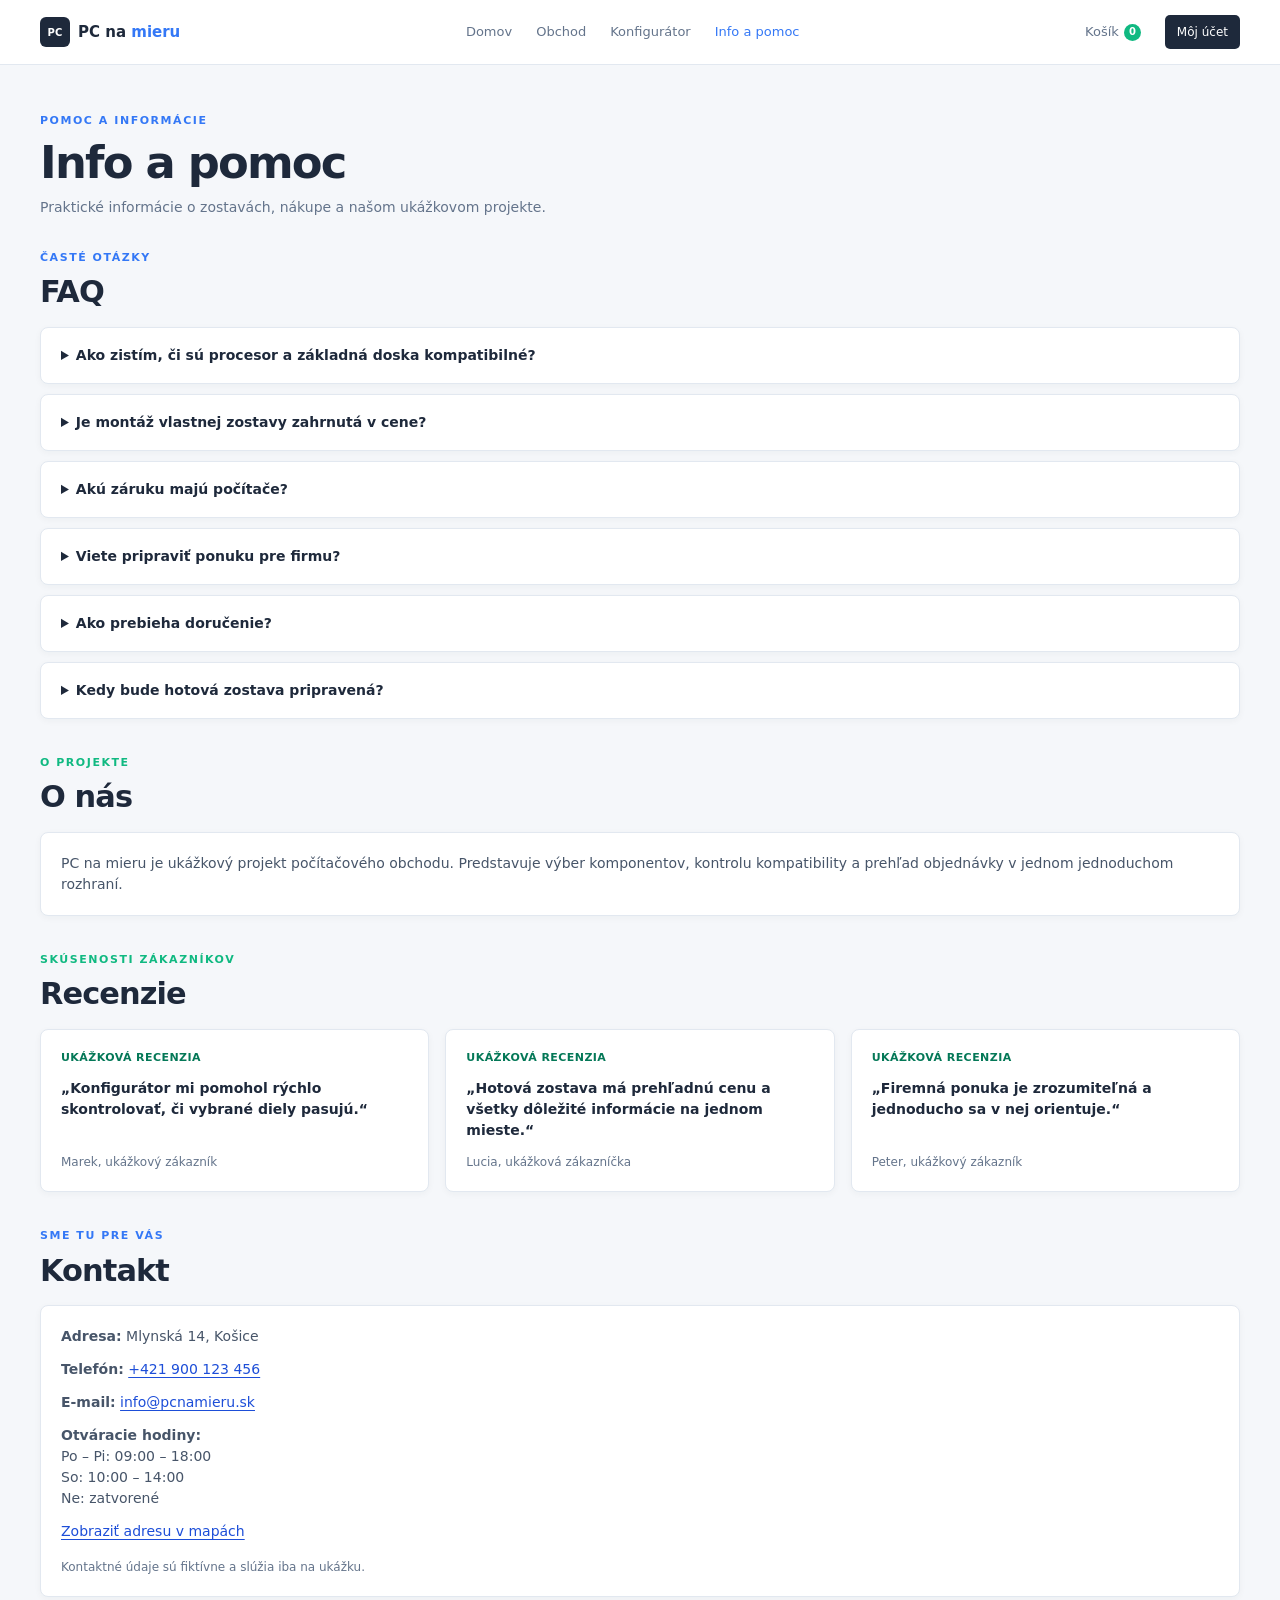
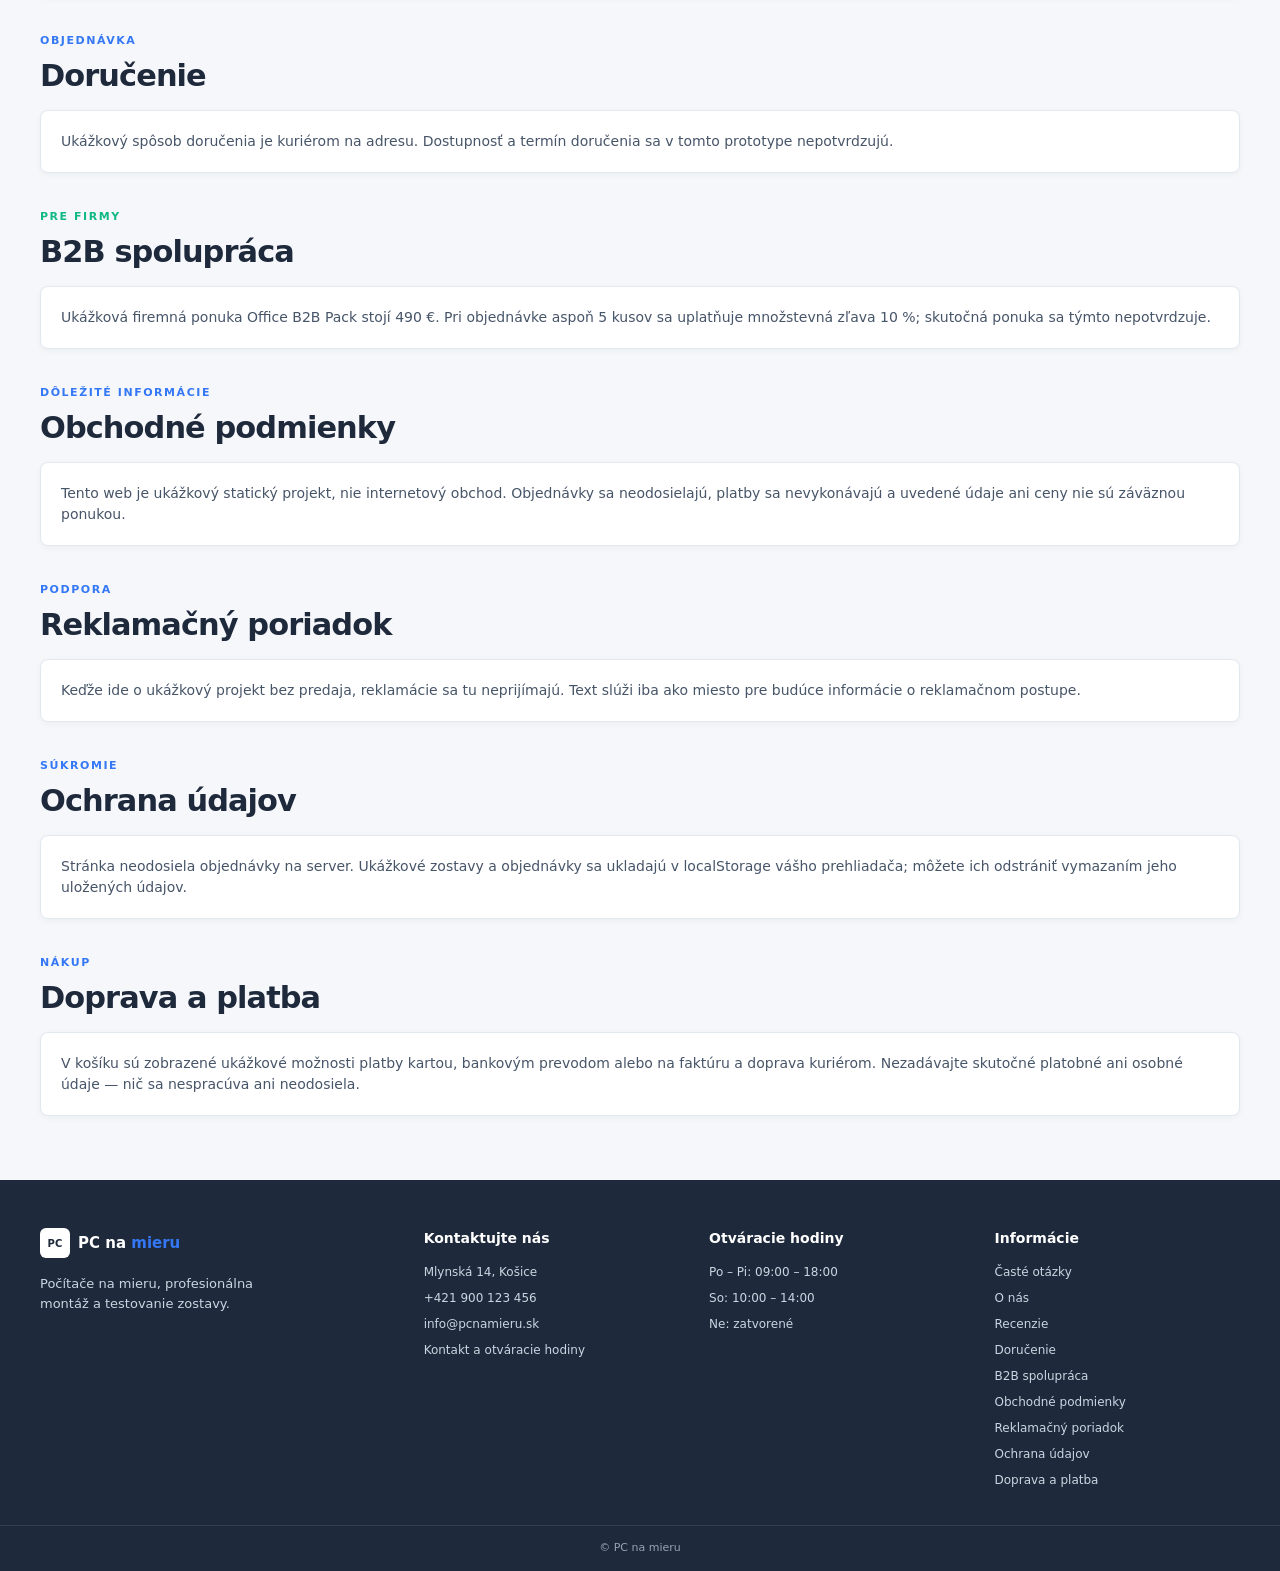
==== info.html @ 6798c359 "Info a pomoc, FAQ, footer tlacidla" ====
<!doctype html>
<html lang="sk">
<head>
  <meta charset="utf-8">
  <meta name="viewport" content="width=device-width, initial-scale=1">
  <meta name="theme-color" content="#ffffff">
  <title>Info a pomoc — PC na mieru</title>
  <link rel="stylesheet" href="styles.css">
  <script src="data/produkty.js" defer></script>
  <script src="script.js" defer></script>
</head>
<body>
  <header class="site-header">
    <div class="header-inner">
      <a class="brand" href="index.html" aria-label="PC na mieru – domov">
        <span class="brand-mark" aria-hidden="true">PC</span>
        <span>PC na <strong>mieru</strong></span>
      </a>
      <nav class="primary-nav" aria-label="Hlavná navigácia">
        <a href="index.html">Domov</a>
        <a href="konfigurator.html#hotove-riesenia">Obchod</a>
        <a href="konfigurator.html">Konfigurátor</a>
        <a href="info.html" aria-current="page">Info a pomoc</a>
      </nav>
      <div class="header-actions">
        <a class="header-link cart-link" href="kosik.html">Košík <span class="cart-count" aria-live="polite">0</span></a>
        <a class="account-link" href="ucet.html">Môj účet</a>
      </div>
    </div>
  </header>

  <main class="info-page">
    <div class="info-container">
      <header class="info-heading">
        <p class="eyebrow eyebrow-blue">POMOC A INFORMÁCIE</p>
        <h1>Info a pomoc</h1>
        <p>Praktické informácie o zostavách, nákupe a našom ukážkovom projekte.</p>
      </header>

      <section class="info-section" id="faq" aria-labelledby="faq-title">
        <div class="info-section-heading">
          <p class="eyebrow eyebrow-blue">ČASTÉ OTÁZKY</p>
          <h2 id="faq-title">FAQ</h2>
        </div>
        <div class="faq-list">
          <details>
            <summary>Ako zistím, či sú procesor a základná doska kompatibilné?</summary>
            <p>Konfigurátor kontroluje socket vybraného procesora a základnej dosky. Pri nezhode zobrazí upozornenie a nákup zostavy nepovolí.</p>
          </details>
          <details>
            <summary>Je montáž vlastnej zostavy zahrnutá v cene?</summary>
            <p>Pri vlastnej zostave sa k cene dielov pripočíta montáž a testovanie za 39 €. Pri hotových zostavách je montáž zahrnutá v cene.</p>
          </details>
          <details>
            <summary>Akú záruku majú počítače?</summary>
            <p>Projekt uvádza 36-mesačnú záruku na počítač. Ide o ukážkovú informáciu; skutočné podmienky predaja tu nie sú poskytované.</p>
          </details>
          <details>
            <summary>Viete pripraviť ponuku pre firmu?</summary>
            <p>Ukážkový Office B2B Pack má cenu 490 € a pri nákupe aspoň 5 kusov sa v projekte uplatňuje množstevná zľava 10 %.</p>
          </details>
          <details>
            <summary>Ako prebieha doručenie?</summary>
            <p>Ukážkový košík uvádza doručenie kuriérom. Objednávka sa v tomto statickom projekte nikam neposiela.</p>
          </details>
          <details>
            <summary>Kedy bude hotová zostava pripravená?</summary>
            <p>Pri hotových riešeniach sa zobrazuje orientačný údaj „Zloženie do 48 hodín“. V tomto projekte nejde o záväzný termín dodania.</p>
          </details>
        </div>
      </section>

      <section class="info-section" id="o-nas" aria-labelledby="about-title">
        <div class="info-section-heading">
          <p class="eyebrow eyebrow-green">O PROJEKTE</p>
          <h2 id="about-title">O nás</h2>
        </div>
        <div class="info-card">
          <p>PC na mieru je ukážkový projekt počítačového obchodu. Predstavuje výber komponentov, kontrolu kompatibility a prehľad objednávky v jednom jednoduchom rozhraní.</p>
        </div>
      </section>

      <section class="info-section" id="recenzie" aria-labelledby="reviews-title">
        <div class="info-section-heading">
          <p class="eyebrow eyebrow-green">SKÚSENOSTI ZÁKAZNÍKOV</p>
          <h2 id="reviews-title">Recenzie</h2>
        </div>
        <div class="review-grid">
          <article class="info-card review-card">
            <p class="review-label">Ukážková recenzia</p>
            <blockquote>„Konfigurátor mi pomohol rýchlo skontrolovať, či vybrané diely pasujú.“</blockquote>
            <p class="review-author">Marek, ukážkový zákazník</p>
          </article>
          <article class="info-card review-card">
            <p class="review-label">Ukážková recenzia</p>
            <blockquote>„Hotová zostava má prehľadnú cenu a všetky dôležité informácie na jednom mieste.“</blockquote>
            <p class="review-author">Lucia, ukážková zákazníčka</p>
          </article>
          <article class="info-card review-card">
            <p class="review-label">Ukážková recenzia</p>
            <blockquote>„Firemná ponuka je zrozumiteľná a jednoducho sa v nej orientuje.“</blockquote>
            <p class="review-author">Peter, ukážkový zákazník</p>
          </article>
        </div>
      </section>

      <section class="info-section" id="kontakt" aria-labelledby="contact-title">
        <div class="info-section-heading">
          <p class="eyebrow eyebrow-blue">SME TU PRE VÁS</p>
          <h2 id="contact-title">Kontakt</h2>
        </div>
        <div class="info-card info-contact">
          <p><strong>Adresa:</strong> Mlynská 14, Košice</p>
          <p><strong>Telefón:</strong> <a href="tel:+421900123456">+421 900 123 456</a></p>
          <p><strong>E-mail:</strong> <a href="mailto:info@pcnamieru.sk">info@pcnamieru.sk</a></p>
          <p><strong>Otváracie hodiny:</strong><br>Po – Pi: 09:00 – 18:00<br>So: 10:00 – 14:00<br>Ne: zatvorené</p>
          <p><a href="https://www.google.com/maps/search/?api=1&amp;query=Mlynsk%C3%A1%2014%2C%20Ko%C5%A1ice" target="_blank" rel="noopener noreferrer">Zobraziť adresu v mapách</a></p>
          <p class="info-disclaimer">Kontaktné údaje sú fiktívne a slúžia iba na ukážku.</p>
        </div>
      </section>

      <section class="info-section" id="dorucenie" aria-labelledby="delivery-title">
        <div class="info-section-heading">
          <p class="eyebrow eyebrow-blue">OBJEDNÁVKA</p>
          <h2 id="delivery-title">Doručenie</h2>
        </div>
        <div class="info-card">
          <p>Ukážkový spôsob doručenia je kuriérom na adresu. Dostupnosť a termín doručenia sa v tomto prototype nepotvrdzujú.</p>
        </div>
      </section>

      <section class="info-section" id="b2b" aria-labelledby="b2b-title">
        <div class="info-section-heading">
          <p class="eyebrow eyebrow-green">PRE FIRMY</p>
          <h2 id="b2b-title">B2B spolupráca</h2>
        </div>
        <div class="info-card">
          <p>Ukážková firemná ponuka Office B2B Pack stojí 490 €. Pri objednávke aspoň 5 kusov sa uplatňuje množstevná zľava 10 %; skutočná ponuka sa týmto nepotvrdzuje.</p>
        </div>
      </section>

      <section class="info-section" id="obchodne-podmienky" aria-labelledby="terms-title">
        <div class="info-section-heading">
          <p class="eyebrow eyebrow-blue">DÔLEŽITÉ INFORMÁCIE</p>
          <h2 id="terms-title">Obchodné podmienky</h2>
        </div>
        <div class="info-card">
          <p>Tento web je ukážkový statický projekt, nie internetový obchod. Objednávky sa neodosielajú, platby sa nevykonávajú a uvedené údaje ani ceny nie sú záväznou ponukou.</p>
        </div>
      </section>

      <section class="info-section" id="reklamacny-poriadok" aria-labelledby="claims-title">
        <div class="info-section-heading">
          <p class="eyebrow eyebrow-blue">PODPORA</p>
          <h2 id="claims-title">Reklamačný poriadok</h2>
        </div>
        <div class="info-card">
          <p>Keďže ide o ukážkový projekt bez predaja, reklamácie sa tu neprijímajú. Text slúži iba ako miesto pre budúce informácie o reklamačnom postupe.</p>
        </div>
      </section>

      <section class="info-section" id="ochrana-udajov" aria-labelledby="privacy-title">
        <div class="info-section-heading">
          <p class="eyebrow eyebrow-blue">SÚKROMIE</p>
          <h2 id="privacy-title">Ochrana údajov</h2>
        </div>
        <div class="info-card">
          <p>Stránka neodosiela objednávky na server. Ukážkové zostavy a objednávky sa ukladajú v localStorage vášho prehliadača; môžete ich odstrániť vymazaním jeho uložených údajov.</p>
        </div>
      </section>

      <section class="info-section" id="doprava-a-platba" aria-labelledby="shipping-payment-title">
        <div class="info-section-heading">
          <p class="eyebrow eyebrow-blue">NÁKUP</p>
          <h2 id="shipping-payment-title">Doprava a platba</h2>
        </div>
        <div class="info-card">
          <p>V košíku sú zobrazené ukážkové možnosti platby kartou, bankovým prevodom alebo na faktúru a doprava kuriérom. Nezadávajte skutočné platobné ani osobné údaje — nič sa nespracúva ani neodosiela.</p>
        </div>
      </section>
    </div>
  </main>

  <footer class="site-footer">
    <div class="footer-inner">
      <section class="footer-about" aria-labelledby="footer-brand">
        <a class="brand footer-brand" id="footer-brand" href="index.html">
          <span class="brand-mark" aria-hidden="true">PC</span>
          <span>PC na <strong>mieru</strong></span>
        </a>
        <p>Počítače na mieru, profesionálna montáž a testovanie zostavy.</p>
      </section>
      <section class="footer-column" aria-labelledby="footer-contact">
        <h2 id="footer-contact">Kontaktujte nás</h2>
        <span>Mlynská 14, Košice</span>
        <a href="tel:+421900123456">+421 900 123 456</a>
        <a href="mailto:info@pcnamieru.sk">info@pcnamieru.sk</a>
        <a href="info.html#kontakt">Kontakt a otváracie hodiny</a>
      </section>
      <section class="footer-column" aria-labelledby="footer-hours">
        <h2 id="footer-hours">Otváracie hodiny</h2>
        <span>Po – Pi: 09:00 – 18:00</span>
        <span>So: 10:00 – 14:00</span>
        <span>Ne: zatvorené</span>
      </section>
      <nav class="footer-column" aria-label="Informácie">
        <h2>Informácie</h2>
        <a href="info.html#faq">Časté otázky</a>
        <a href="info.html#o-nas">O nás</a>
        <a href="info.html#recenzie">Recenzie</a>
        <a href="info.html#dorucenie">Doručenie</a>
        <a href="info.html#b2b">B2B spolupráca</a>
        <a href="info.html#obchodne-podmienky">Obchodné podmienky</a>
        <a href="info.html#reklamacny-poriadok">Reklamačný poriadok</a>
        <a href="info.html#ochrana-udajov">Ochrana údajov</a>
        <a href="info.html#doprava-a-platba">Doprava a platba</a>
      </nav>
    </div>
    <div class="footer-bottom">© PC na mieru</div>
  </footer>
</body>
</html>
---- styles.css ----
:root {
  color-scheme: light;
  font-family: Inter, Roboto, system-ui, -apple-system, "Segoe UI", sans-serif;
  color: #1f2937;
  background: #f5f7fa;
  font-synthesis: none;
  text-rendering: optimizeLegibility;
  --color-navy: #1e293b;
  --color-text-muted: #64748b;
  --color-blue: #3478f6;
  --color-green: #10b981;
  --color-border: #e2e8f0;
  --content-width: 1200px;
}

* {
  box-sizing: border-box;
}

body {
  min-width: 320px;
  min-height: 100vh;
  margin: 0;
  display: flex;
  flex-direction: column;
  background: #f5f7fa;
  line-height: 1.5;
}

a {
  color: inherit;
}

a:focus-visible {
  outline: 3px solid var(--color-blue);
  outline-offset: 3px;
}

.site-header {
  position: relative;
  z-index: 1;
  background: #fff;
  border-bottom: 1px solid var(--color-border);
}

.header-inner {
  width: min(var(--content-width), calc(100% - 48px));
  min-height: 64px;
  margin: 0 auto;
  display: flex;
  align-items: center;
  justify-content: space-between;
  gap: 32px;
}

.brand {
  display: inline-flex;
  flex: 0 0 auto;
  align-items: center;
  gap: 8px;
  color: var(--color-navy);
  font-size: 15px;
  font-weight: 700;
  text-decoration: none;
}

.brand strong {
  color: var(--color-blue);
}

.brand-mark {
  display: inline-grid;
  width: 30px;
  height: 30px;
  place-items: center;
  border-radius: 6px;
  background: var(--color-navy);
  color: #fff;
  font-size: 10px;
  letter-spacing: 0.02em;
}

.primary-nav,
.header-actions {
  display: flex;
  align-items: center;
  gap: 24px;
}

.primary-nav a,
.header-link {
  color: var(--color-text-muted);
  font-size: 13px;
  text-decoration: none;
  transition: color 150ms ease;
}

.primary-nav a:hover,
.primary-nav a[aria-current="page"],
.header-link:hover {
  color: var(--color-blue);
}

.cart-link {
  display: inline-flex;
  align-items: center;
  gap: 5px;
}

.cart-count {
  display: inline-grid;
  min-width: 17px;
  height: 17px;
  place-items: center;
  padding: 0 4px;
  border-radius: 999px;
  background: var(--color-green);
  color: #fff;
  font-size: 10px;
  font-weight: 700;
  line-height: 1;
}

.account-link {
  padding: 8px 12px;
  border-radius: 5px;
  background: var(--color-navy);
  color: #fff;
  font-size: 12px;
  text-decoration: none;
}

.account-link:hover {
  background: #334155;
}

.page-content {
  width: min(var(--content-width), calc(100% - 48px));
  flex: 1;
  margin: 0 auto;
  padding: 64px 0;
}

.page-content h1 {
  margin: 0 0 12px;
  color: var(--color-navy);
  font-size: clamp(2rem, 4vw, 3rem);
  line-height: 1.1;
}

.page-content p {
  max-width: 620px;
  color: var(--color-text-muted);
}

.site-footer {
  background: var(--color-navy);
  color: #fff;
}

.footer-inner {
  width: min(var(--content-width), calc(100% - 48px));
  margin: 0 auto;
  padding: 48px 0 36px;
  display: grid;
  grid-template-columns: 1.4fr 1fr 1fr 1fr;
  gap: 40px;
}

.footer-brand {
  color: #fff;
}

.footer-brand .brand-mark {
  background: #fff;
  color: var(--color-navy);
}

.footer-about p {
  max-width: 260px;
  margin: 16px 0 0;
  color: #cbd5e1;
  font-size: 13px;
}

.footer-column {
  display: flex;
  flex-direction: column;
  align-items: flex-start;
  gap: 8px;
}

.footer-column h2 {
  margin: 0 0 6px;
  color: #fff;
  font-size: 14px;
  font-weight: 600;
}

.footer-column a,
.footer-column span {
  color: #cbd5e1;
  font-size: 12px;
}

.footer-column a {
  text-decoration: none;
}

.footer-column a:hover {
  color: #fff;
  text-decoration: underline;
  text-underline-offset: 3px;
}

.footer-bottom {
  padding: 14px 24px;
  border-top: 1px solid rgb(255 255 255 / 10%);
  color: #94a3b8;
  font-size: 11px;
  text-align: center;
}

@media (max-width: 760px) {
  .header-inner {
    width: min(100% - 32px, var(--content-width));
    padding: 12px 0;
    flex-wrap: wrap;
    gap: 12px 20px;
  }

  .primary-nav {
    order: 3;
    width: 100%;
    justify-content: space-between;
    gap: 12px;
    overflow-x: auto;
  }

  .primary-nav a {
    white-space: nowrap;
  }

  .header-actions {
    margin-left: auto;
    gap: 14px;
  }

  .page-content {
    width: min(100% - 32px, var(--content-width));
    padding: 48px 0;
  }

  .footer-inner {
    width: min(100% - 32px, var(--content-width));
    grid-template-columns: repeat(2, minmax(0, 1fr));
    gap: 32px 24px;
  }
}

@media (max-width: 440px) {
  .primary-nav {
    justify-content: center;
    flex-wrap: wrap;
    overflow-x: visible;
  }

  .footer-inner {
    grid-template-columns: 1fr;
    gap: 28px;
  }
}

.home-page {
  flex: 1;
}

.home-container {
  width: min(var(--content-width), calc(100% - 48px));
  margin: 0 auto;
}

.home-hero {
  padding: clamp(48px, 8vw, 88px) 0;
  background:
    radial-gradient(ellipse at 82% 50%, rgb(52 120 246 / 9%), transparent 38%),
    #f5f7fa;
}

.hero-layout {
  display: grid;
  grid-template-columns: minmax(0, 1fr) minmax(280px, 0.9fr);
  align-items: center;
  gap: clamp(32px, 6vw, 72px);
}

.hero-copy {
  max-width: 580px;
}

.eyebrow {
  margin: 0 0 10px;
  font-size: 11px;
  font-weight: 800;
  letter-spacing: 0.14em;
}

.eyebrow-green {
  color: var(--color-green);
}

.eyebrow-blue {
  color: var(--color-blue);
}

.hero-copy h1 {
  margin: 0;
  color: var(--color-navy);
  font-size: clamp(2.4rem, 5vw, 3.8rem);
  font-weight: 800;
  letter-spacing: -0.045em;
  line-height: 1.04;
}

.hero-description {
  max-width: 500px;
  margin: 20px 0 24px;
  color: var(--color-text-muted);
  font-size: 15px;
}

.hero-visual {
  overflow: hidden;
  min-height: 280px;
  border-radius: 12px;
  background: linear-gradient(135deg, #dbeafe, #e2e8f0 55%, #d1fae5);
  box-shadow: 0 16px 32px rgb(30 41 59 / 12%);
}

.hero-visual img {
  display: block;
  width: 100%;
  height: 100%;
  min-height: 280px;
  object-fit: cover;
}

.button {
  display: inline-flex;
  min-height: 38px;
  align-items: center;
  justify-content: center;
  padding: 9px 14px;
  border: 1px solid transparent;
  border-radius: 5px;
  font-size: 12px;
  font-family: inherit;
  font-weight: 700;
  line-height: 1.2;
  text-align: center;
  text-decoration: none;
  cursor: pointer;
  transition: background-color 150ms ease, border-color 150ms ease, color 150ms ease;
}

.button-primary {
  background: var(--color-blue);
  color: #fff;
}

.button-primary:hover {
  background: #2563eb;
}

.button-secondary {
  border-color: var(--color-border);
  background: #f8fafc;
  color: var(--color-navy);
}

.button-secondary:hover {
  border-color: #cbd5e1;
  background: #f1f5f9;
}

.deals-section {
  width: 100%;
  margin: 0;
  padding-top: 56px;
  padding-bottom: 32px;
  background: #fff;
}

.deals-section > .section-heading,
.deals-section > .deal-grid {
  width: min(var(--content-width), calc(100% - 48px));
  margin-right: auto;
  margin-left: auto;
}

.section-heading .eyebrow {
  color: var(--color-blue);
}

.section-heading {
  margin-bottom: 22px;
}

.section-heading h2 {
  margin: 0;
  color: var(--color-navy);
  font-size: clamp(1.6rem, 3vw, 2rem);
  font-weight: 800;
  letter-spacing: -0.03em;
  line-height: 1.2;
}

.deal-grid {
  display: grid;
  grid-template-columns: repeat(4, minmax(0, 1fr));
  gap: 18px;
}

.deal-card {
  overflow: hidden;
  min-width: 0;
  border: 1px solid var(--color-border);
  border-radius: 8px;
  background: #fff;
  box-shadow: 0 2px 6px rgb(30 41 59 / 4%);
}

.deal-image {
  display: block;
  overflow: hidden;
  aspect-ratio: 1.55;
  background: #e2e8f0;
}

.deal-image img {
  display: block;
  width: 100%;
  height: 100%;
  object-fit: cover;
  transition: transform 180ms ease;
}

.deal-image:hover img {
  transform: scale(1.03);
}

.deal-content {
  padding: 14px;
}

.deal-content h3 {
  margin: 0 0 6px;
  color: var(--color-navy);
  font-size: 15px;
  font-weight: 750;
  line-height: 1.3;
}

.deal-content > p {
  min-height: 42px;
  margin: 0 0 12px;
  color: var(--color-text-muted);
  font-size: 12px;
  line-height: 1.45;
}

.deal-price-row {
  display: flex;
  align-items: center;
  justify-content: space-between;
  gap: 8px;
  margin-bottom: 12px;
}

.deal-price {
  color: var(--color-navy);
  font-size: 18px;
  font-weight: 800;
}

.stock-badge {
  padding: 3px 7px;
  border-radius: 3px;
  background: #d1fae5;
  color: #047857;
  font-size: 10px;
  font-weight: 700;
}

.deal-actions {
  display: grid;
  grid-template-columns: 1fr 1fr;
  gap: 8px;
}

@media (max-width: 900px) {
  .deal-grid {
    grid-template-columns: repeat(2, minmax(0, 1fr));
  }
}

@media (max-width: 760px) {
  .home-container {
    width: min(100% - 32px, var(--content-width));
  }

  .hero-layout {
    grid-template-columns: 1fr;
  }

  .hero-copy {
    max-width: 640px;
  }

  .hero-visual {
    min-height: 220px;
  }

  .hero-visual img {
    min-height: 220px;
  }

  .deals-section {
    padding-top: 40px;
    padding-bottom: 24px;
  }

  .deals-section > .section-heading,
  .deals-section > .deal-grid {
    width: min(var(--content-width), calc(100% - 32px));
  }
}

@media (max-width: 440px) {
  .deal-grid {
    grid-template-columns: 1fr;
  }

  .deal-content > p {
    min-height: 0;
  }
}

.categories-section {
  padding: 40px 0 64px;
  background: #f5f7fa;
}

.category-grid {
  display: grid;
  grid-template-columns: repeat(4, minmax(0, 1fr));
  gap: 12px;
}

.category-tile {
  display: flex;
  min-height: 84px;
  flex-direction: column;
  align-items: flex-start;
  justify-content: center;
  gap: 10px;
  padding: 14px 16px;
  border: 1px solid var(--color-border);
  border-radius: 7px;
  background: #fff;
  color: var(--color-navy);
  font-size: 13px;
  font-weight: 650;
  text-decoration: none;
  transition: border-color 150ms ease, box-shadow 150ms ease, transform 150ms ease;
}

.category-tile:hover {
  transform: translateY(-2px);
  border-color: #bfdbfe;
  box-shadow: 0 5px 14px rgb(30 41 59 / 8%);
}

.category-icon {
  color: #7890ae;
  font-size: 11px;
  font-weight: 800;
  letter-spacing: 0.04em;
}

.configurator-page {
  flex: 1;
  background: #f5f7fa;
}

.configurator-container {
  width: min(var(--content-width), calc(100% - 48px));
  margin: 0 auto;
  padding: 48px 0 64px;
}

.configurator-intro {
  margin-bottom: 30px;
}

.configurator-intro .eyebrow {
  margin-bottom: 8px;
}

.configurator-intro h1 {
  margin: 0 0 12px;
  color: var(--color-navy);
  font-size: clamp(2.2rem, 4vw, 3.2rem);
  font-weight: 800;
  letter-spacing: -0.045em;
  line-height: 1.08;
}

.configurator-intro > p:last-child {
  max-width: 620px;
  margin: 0;
  color: var(--color-text-muted);
  font-size: 14px;
}

.configurator-layout {
  display: grid;
  grid-template-columns: minmax(0, 1fr) minmax(0, 0.88fr);
  align-items: stretch;
  gap: 20px;
}

.builder-panel,
.ready-section {
  min-width: 0;
  border-radius: 8px;
  box-shadow: 0 10px 24px rgb(30 41 59 / 9%);
}

.builder-panel {
  padding: 24px;
  background: #202c38;
  color: #f8fafc;
}

.panel-heading {
  display: flex;
  align-items: flex-start;
  justify-content: space-between;
  gap: 16px;
}

.panel-heading .eyebrow {
  margin-bottom: 8px;
  font-size: 10px;
}

.panel-heading h2 {
  margin: 0;
  color: inherit;
  font-size: 20px;
  font-weight: 750;
  line-height: 1.2;
}

.panel-heading > div > p:last-child {
  margin: 5px 0 0;
  color: #aab8c7;
  font-size: 12px;
}

.panel-icon {
  display: grid;
  width: 36px;
  height: 36px;
  flex: 0 0 auto;
  place-items: center;
  border-radius: 50%;
  background: #334155;
  color: var(--color-green);
  font-size: 17px;
}

.panel-icon-light {
  background: #f1f5f9;
  color: #475569;
}

.component-field {
  margin-top: 16px;
}

.component-field label {
  display: block;
  margin-bottom: 6px;
  color: #aab8c7;
  font-size: 10px;
  font-weight: 750;
  letter-spacing: 0.12em;
  text-transform: uppercase;
}

.component-field select {
  width: 100%;
  min-height: 42px;
  padding: 0 12px;
  border: 1px solid #3b4a58;
  border-radius: 6px;
  background: #334155;
  color: #f8fafc;
  font: inherit;
  font-size: 12px;
}

.component-field select:focus-visible {
  outline: 3px solid #60a5fa;
  outline-offset: 2px;
}

.component-field option {
  background: #fff;
  color: var(--color-navy);
}

.compatibility-message {
  margin: 18px 0 0;
  padding: 12px;
  border: 1px solid transparent;
  border-radius: 5px;
  font-size: 12px;
  line-height: 1.45;
}

.compatibility-message.is-compatible {
  border-color: rgb(16 185 129 / 28%);
  background: rgb(16 185 129 / 11%);
  color: #6ee7b7;
}

.compatibility-message.is-incompatible {
  border-color: rgb(248 113 113 / 35%);
  background: rgb(239 68 68 / 12%);
  color: #fca5a5;
}

.builder-summary {
  display: grid;
  gap: 9px;
  margin-top: 22px;
  padding-top: 16px;
  border-top: 1px solid rgb(226 232 240 / 14%);
  color: #aab8c7;
  font-size: 12px;
}

.parts-price-row,
.total-price-row {
  display: flex;
  align-items: center;
  justify-content: space-between;
  gap: 12px;
}

.parts-price-row strong {
  color: #f8fafc;
}

.total-price-row {
  margin-top: 2px;
  color: #cbd5e1;
  font-weight: 700;
}

.total-price-row strong {
  color: #fff;
  font-size: 22px;
}

.builder-actions {
  display: grid;
  grid-template-columns: minmax(0, 1fr) auto;
  gap: 8px;
  margin-top: 18px;
}

.builder-actions .button {
  min-height: 42px;
}

.builder-actions .button:disabled {
  cursor: not-allowed;
  opacity: 0.5;
}

.save-build-button {
  border-color: #475569;
  background: transparent;
  color: #f8fafc;
}

.save-build-button:hover {
  background: #334155;
}

.saved-build-message {
  min-height: 18px;
  margin: 10px 0 0;
  color: #6ee7b7;
  font-size: 12px;
}

.ready-section {
  overflow: hidden;
  padding: 24px;
  border: 1px solid var(--color-border);
  background: #fff;
}

.ready-heading {
  margin-bottom: 18px;
}

.ready-heading .panel-heading h2 {
  color: var(--color-navy);
}

.ready-heading .panel-heading > div > p:last-child {
  color: var(--color-text-muted);
}

.ready-intro {
  margin: 16px 0 0;
  color: var(--color-text-muted);
  font-size: 12px;
  line-height: 1.5;
}

.build-filters {
  display: flex;
  flex-wrap: wrap;
  gap: 7px;
  margin-bottom: 14px;
}

.filter-button {
  padding: 6px 10px;
  border: 1px solid var(--color-border);
  border-radius: 4px;
  background: #fff;
  color: var(--color-text-muted);
  font: inherit;
  font-size: 11px;
  cursor: pointer;
}

.filter-button:hover,
.filter-button.is-active {
  border-color: var(--color-blue);
  background: #eff6ff;
  color: var(--color-blue);
}

.ready-build-grid {
  display: grid;
  gap: 12px;
}

.ready-build-card {
  overflow: hidden;
  border: 1px solid var(--color-border);
  border-radius: 7px;
  background: #fff;
}

.ready-build-image {
  display: block;
  width: 100%;
  aspect-ratio: 1.9;
  object-fit: cover;
  background: #e2e8f0;
}

.ready-build-content {
  padding: 12px;
}

.ready-build-badge {
  display: inline-block;
  margin-bottom: 7px;
  padding: 3px 6px;
  border-radius: 3px;
  background: #d1fae5;
  color: #047857;
  font-size: 9px;
  font-weight: 800;
  letter-spacing: 0.05em;
  text-transform: uppercase;
}

.ready-build-content h3 {
  margin: 0 0 5px;
  color: var(--color-navy);
  font-size: 14px;
  line-height: 1.3;
}

.ready-build-content > p {
  margin: 0 0 8px;
  color: var(--color-text-muted);
  font-size: 11px;
  line-height: 1.45;
}

.ready-build-content > .ready-build-details {
  margin-bottom: 10px;
  color: #475569;
  font-size: 10px;
}

.ready-build-footer {
  display: flex;
  align-items: center;
  justify-content: space-between;
  gap: 8px;
  margin-bottom: 10px;
}

.ready-build-footer > strong {
  color: var(--color-navy);
  font-size: 18px;
}

.ready-build-buy {
  width: 100%;
}

.assembly-note {
  margin: 14px 0 0;
  padding-top: 12px;
  border-top: 1px solid #f1f5f9;
  color: var(--color-text-muted);
  font-size: 10px;
}

.assembly-note span {
  margin-right: 5px;
  color: var(--color-green);
  font-weight: 800;
}

@media (max-width: 760px) {
  .categories-section {
    padding: 40px 0 48px;
  }

  .category-grid {
    grid-template-columns: repeat(2, minmax(0, 1fr));
  }

  .configurator-container {
    width: min(100% - 32px, var(--content-width));
    padding: 36px 0 48px;
  }

  .configurator-layout {
    grid-template-columns: 1fr;
  }

  .builder-panel,
  .ready-section {
    padding: 20px;
  }
}

@media (max-width: 440px) {
  .category-grid {
    grid-template-columns: 1fr;
  }

  .builder-actions {
    grid-template-columns: 1fr;
  }
}

.checkout-page,
.confirmation-page {
  flex: 1;
  background: #f5f7fa;
}

.checkout-container {
  width: min(var(--content-width), calc(100% - 48px));
  margin: 0 auto;
  padding: 48px 0 64px;
}

.checkout-heading {
  margin-bottom: 24px;
}

.checkout-heading h1,
.confirmation-card h1 {
  margin: 0;
  color: var(--color-navy);
  font-size: clamp(2rem, 4vw, 2.8rem);
  font-weight: 800;
  letter-spacing: -0.04em;
  line-height: 1.1;
}

.checkout-heading .eyebrow {
  margin-bottom: 8px;
}

.demo-warning {
  margin-bottom: 20px;
  padding: 13px 16px;
  border: 1px solid #facc15;
  border-radius: 6px;
  background: #fefce8;
  color: #854d0e;
  font-size: 13px;
}

.checkout-layout {
  display: grid;
  grid-template-columns: minmax(0, 1fr) 340px;
  align-items: start;
  gap: 20px;
}

.checkout-layout[hidden],
.empty-cart[hidden],
.checkout-error[hidden] {
  display: none;
}

.checkout-main-column {
  display: grid;
  gap: 16px;
  min-width: 0;
}

.checkout-card,
.order-summary-card,
.empty-cart,
.confirmation-card {
  border: 1px solid var(--color-border);
  border-radius: 8px;
  background: #fff;
  box-shadow: 0 3px 12px rgb(30 41 59 / 5%);
}

.checkout-card {
  padding: 20px;
}

.checkout-card-heading {
  display: flex;
  align-items: center;
  justify-content: space-between;
  gap: 16px;
  margin-bottom: 16px;
}

.checkout-card-heading h2,
.order-summary-card h2,
.empty-cart h2 {
  margin: 0;
  color: var(--color-navy);
  font-size: 17px;
  font-weight: 750;
}

.muted-text {
  color: var(--color-text-muted);
  font-size: 12px;
}

.cart-items {
  display: grid;
}

.cart-item {
  display: grid;
  grid-template-columns: 64px minmax(0, 1fr) auto auto auto;
  align-items: center;
  gap: 14px;
  padding: 14px 0;
  border-top: 1px solid #f1f5f9;
}

.cart-item:first-child {
  border-top: 0;
}

.cart-item-image {
  display: grid;
  width: 64px;
  height: 64px;
  place-items: center;
  overflow: hidden;
  border-radius: 5px;
  background: #f1f5f9;
  color: #7890ae;
  font-size: 12px;
  font-weight: 800;
}

.cart-item-image img {
  width: 100%;
  height: 100%;
  object-fit: cover;
}

.cart-item-details h3 {
  margin: 0 0 5px;
  color: var(--color-navy);
  font-size: 14px;
}

.cart-item-details p {
  margin: 0;
  color: var(--color-text-muted);
  font-size: 12px;
}

.quantity-controls {
  display: inline-flex;
  align-items: center;
  gap: 9px;
  padding: 3px;
  border: 1px solid var(--color-border);
  border-radius: 5px;
}

.quantity-button {
  display: grid;
  width: 27px;
  height: 27px;
  place-items: center;
  border: 0;
  border-radius: 4px;
  background: #f1f5f9;
  color: var(--color-navy);
  font: inherit;
  font-size: 17px;
  cursor: pointer;
}

.quantity-button:hover {
  background: #e2e8f0;
}

.quantity-value {
  min-width: 16px;
  color: var(--color-navy);
  font-size: 13px;
  text-align: center;
}

.cart-line-total {
  min-width: 72px;
  color: var(--color-navy);
  font-size: 14px;
  text-align: right;
}

.remove-item-button {
  padding: 4px;
  border: 0;
  background: transparent;
  color: #64748b;
  font: inherit;
  font-size: 11px;
  cursor: pointer;
}

.remove-item-button:hover {
  color: #dc2626;
  text-decoration: underline;
}

.form-help {
  margin: -4px 0 16px;
  color: var(--color-text-muted);
  font-size: 12px;
}

.form-grid {
  display: grid;
  grid-template-columns: repeat(2, minmax(0, 1fr));
  gap: 14px;
}

.form-field {
  display: grid;
  gap: 6px;
  margin-bottom: 14px;
}

.form-field:last-child {
  margin-bottom: 0;
}

.form-field label {
  color: var(--color-navy);
  font-size: 12px;
  font-weight: 650;
}

.form-field input,
.form-field select {
  width: 100%;
  min-height: 40px;
  padding: 9px 11px;
  border: 1px solid #cbd5e1;
  border-radius: 5px;
  background: #fff;
  color: var(--color-navy);
  font: inherit;
  font-size: 13px;
}

.form-field input:focus-visible,
.form-field select:focus-visible {
  outline: 3px solid rgb(52 120 246 / 28%);
  border-color: var(--color-blue);
}

.form-field [aria-invalid="true"] {
  border-color: #dc2626;
}

.field-error {
  min-height: 0;
  color: #b91c1c;
  font-size: 11px;
}

.field-error:not(:empty) {
  min-height: 16px;
}

.shipping-choice {
  display: flex;
  align-items: center;
  gap: 11px;
  padding: 12px;
  border: 1px solid var(--color-border);
  border-radius: 6px;
  background: #f8fafc;
}

.shipping-choice > span {
  display: grid;
  gap: 2px;
  color: var(--color-navy);
  font-size: 12px;
}

.shipping-choice small {
  color: var(--color-text-muted);
  font-size: 11px;
}

.shipping-price {
  margin-left: auto;
  color: var(--color-green);
  font-size: 11px;
}

.order-summary-card {
  position: sticky;
  top: 20px;
  padding: 22px;
  background: #202c38;
  color: #fff;
}

.order-summary-card h2 {
  margin-bottom: 20px;
  color: #fff;
}

.summary-lines {
  display: grid;
  gap: 13px;
  margin: 0;
  color: #cbd5e1;
  font-size: 12px;
}

.summary-lines > div {
  display: flex;
  justify-content: space-between;
  gap: 12px;
}

.summary-lines dt,
.summary-lines dd {
  margin: 0;
}

.summary-lines dd {
  color: #fff;
  text-align: right;
}

.summary-lines .discount-line,
.summary-lines .discount-line dd {
  color: #6ee7b7;
}

.discount-hint {
  margin: 14px 0;
  color: #94a3b8;
  font-size: 11px;
}

.summary-total {
  display: flex;
  align-items: center;
  justify-content: space-between;
  gap: 10px;
  padding-top: 16px;
  border-top: 1px solid rgb(226 232 240 / 18%);
}

.summary-total span {
  color: #cbd5e1;
  font-size: 13px;
}

.summary-total strong {
  color: #fff;
  font-size: 25px;
}

.tax-note {
  margin: 5px 0 16px;
  color: #94a3b8;
  font-size: 10px;
  text-align: right;
}

.checkout-submit {
  width: 100%;
  min-height: 44px;
}

.secure-note {
  margin: 12px 0 0;
  color: #94a3b8;
  font-size: 10px;
  text-align: center;
}

.checkout-error {
  margin: 12px 0 0;
  padding: 10px 12px;
  border: 1px solid #fca5a5;
  border-radius: 5px;
  background: #fef2f2;
  color: #991b1b;
  font-size: 12px;
}

.empty-cart {
  padding: 44px 24px;
  text-align: center;
}

.empty-cart h2 {
  font-size: 22px;
}

.empty-cart p {
  margin: 10px auto 20px;
  color: var(--color-text-muted);
}

.confirmation-page {
  display: grid;
  place-items: start center;
  padding: 56px 24px 72px;
}

.confirmation-card {
  width: min(100%, 620px);
  padding: clamp(24px, 5vw, 44px);
  text-align: center;
}

.confirmation-icon {
  display: grid;
  width: 52px;
  height: 52px;
  margin: 0 auto 18px;
  place-items: center;
  border-radius: 50%;
  background: #d1fae5;
  color: #047857;
  font-size: 26px;
  font-weight: 800;
}

.confirmation-card > .eyebrow {
  margin-bottom: 8px;
}

.confirmation-card h1 {
  font-size: clamp(1.8rem, 4vw, 2.4rem);
}

.confirmation-lead {
  margin: 14px 0 22px;
  color: var(--color-text-muted);
  font-size: 13px;
}

.confirmation-number {
  display: grid;
  gap: 5px;
  padding: 14px;
  border-radius: 6px;
  background: #f5f7fa;
}

.confirmation-number span,
.confirmation-date {
  color: var(--color-text-muted);
  font-size: 12px;
}

.confirmation-number strong {
  color: var(--color-navy);
  font-size: 17px;
}

.confirmation-date {
  margin: 10px 0 18px;
}

.confirmation-items {
  display: grid;
  gap: 10px;
  padding: 16px 0;
  border-top: 1px solid var(--color-border);
  text-align: left;
}

.confirmation-item,
.confirmation-total {
  display: flex;
  justify-content: space-between;
  gap: 14px;
  color: var(--color-text-muted);
  font-size: 12px;
}

.confirmation-item strong {
  color: var(--color-navy);
  white-space: nowrap;
}

.confirmation-total {
  align-items: center;
  margin-bottom: 22px;
  padding-top: 14px;
  border-top: 1px solid var(--color-border);
  color: var(--color-navy);
  font-size: 14px;
  font-weight: 700;
}

.confirmation-breakdown {
  display: grid;
  gap: 8px;
  margin: 0;
  padding: 14px 0;
  border-top: 1px solid var(--color-border);
  color: var(--color-text-muted);
  font-size: 12px;
  text-align: left;
}

.confirmation-breakdown > div {
  display: flex;
  justify-content: space-between;
  gap: 12px;
}

.confirmation-breakdown dt,
.confirmation-breakdown dd {
  margin: 0;
}

.confirmation-discount {
  color: #047857;
}

.confirmation-total strong {
  font-size: 22px;
}

@media (max-width: 900px) {
  .checkout-layout {
    grid-template-columns: minmax(0, 1fr) 300px;
  }

  .cart-item {
    grid-template-columns: 56px minmax(0, 1fr) auto;
  }

  .cart-item-image {
    width: 56px;
    height: 56px;
  }

  .cart-line-total {
    grid-column: 2;
    text-align: left;
  }

  .remove-item-button {
    grid-column: 3;
    grid-row: 2;
  }
}

@media (max-width: 760px) {
  .checkout-container {
    width: min(100% - 32px, var(--content-width));
    padding: 36px 0 48px;
  }

  .checkout-layout {
    grid-template-columns: 1fr;
  }

  .order-summary-card {
    position: static;
    grid-row: 1;
  }

  .confirmation-page {
    padding: 36px 16px 48px;
  }
}

@media (max-width: 500px) {
  .cart-item {
    grid-template-columns: 48px minmax(0, 1fr) auto;
    gap: 10px;
  }

  .cart-item-image {
    width: 48px;
    height: 48px;
  }

  .cart-item-details h3 {
    font-size: 12px;
  }

  .quantity-controls {
    grid-column: 2;
    grid-row: 2;
    justify-self: start;
  }

  .cart-line-total {
    grid-column: 3;
    grid-row: 1;
    min-width: auto;
    font-size: 12px;
  }

  .remove-item-button {
    grid-column: 3;
    grid-row: 2;
    justify-self: end;
  }

  .form-grid {
    grid-template-columns: 1fr;
    gap: 0;
  }

  .checkout-card {
    padding: 16px;
  }
}

.account-page {
  flex: 1;
  background: #f5f7fa;
}

.info-page {
  flex: 1;
}

.info-container {
  width: min(var(--content-width), calc(100% - 48px));
  margin: 0 auto;
  padding: 48px 0 64px;
}

.info-heading {
  margin-bottom: 32px;
}

.info-heading .eyebrow,
.info-section-heading .eyebrow {
  margin: 0 0 8px;
}

.info-heading h1 {
  margin: 0;
  color: var(--color-navy);
  font-size: clamp(2rem, 4vw, 2.8rem);
  font-weight: 800;
  letter-spacing: -0.04em;
  line-height: 1.1;
}

.info-heading > p:last-child {
  margin: 10px 0 0;
  color: var(--color-text-muted);
  font-size: 14px;
}

.info-section {
  margin-top: 36px;
  scroll-margin-top: 24px;
}

.info-section:first-of-type {
  margin-top: 0;
}

.info-section-heading {
  margin-bottom: 16px;
}

.info-section-heading h2 {
  margin: 0;
  color: var(--color-navy);
  font-size: clamp(1.45rem, 3vw, 1.9rem);
  font-weight: 800;
  letter-spacing: -0.03em;
  line-height: 1.2;
}

.info-card,
.faq-list details {
  padding: 20px;
  border: 1px solid var(--color-border);
  border-radius: 8px;
  background: #fff;
  box-shadow: 0 2px 7px rgb(30 41 59 / 4%);
}

.info-card p {
  margin: 0;
  color: #475569;
  font-size: 14px;
}

.info-card p + p {
  margin-top: 12px;
}

.faq-list {
  display: grid;
  gap: 10px;
}

.faq-list details {
  padding: 0;
}

.faq-list summary {
  padding: 17px 20px;
  color: var(--color-navy);
  font-size: 14px;
  font-weight: 700;
  cursor: pointer;
}

.faq-list details[open] summary {
  border-bottom: 1px solid var(--color-border);
}

.faq-list details > p {
  margin: 0;
  padding: 14px 20px 18px;
  color: #475569;
  font-size: 13px;
}

.review-grid {
  display: grid;
  grid-template-columns: repeat(3, minmax(0, 1fr));
  gap: 16px;
}

.review-card {
  display: flex;
  flex-direction: column;
  align-items: flex-start;
  gap: 12px;
}

.info-card .review-label {
  color: #047857;
  font-size: 11px;
  font-weight: 700;
  text-transform: uppercase;
  letter-spacing: 0.04em;
}

.review-card blockquote {
  margin: 0;
  color: var(--color-navy);
  font-size: 14px;
  font-weight: 600;
}

.info-card .review-author {
  margin-top: auto;
  color: var(--color-text-muted);
  font-size: 12px;
}

.info-contact a {
  color: #1d4ed8;
  text-underline-offset: 3px;
}

.info-card .info-disclaimer {
  margin-top: 16px;
  color: var(--color-text-muted);
  font-size: 12px;
}

@media (max-width: 760px) {
  .info-container {
    width: min(100% - 32px, var(--content-width));
    padding: 36px 0 48px;
  }

  .review-grid {
    grid-template-columns: 1fr;
  }
}

.account-container {
  width: min(var(--content-width), calc(100% - 48px));
  margin: 0 auto;
  padding: 48px 0 64px;
}

.account-heading {
  margin-bottom: 24px;
}

.account-heading .eyebrow {
  margin-bottom: 8px;
}

.account-heading h1 {
  margin: 0;
  color: var(--color-navy);
  font-size: clamp(2rem, 4vw, 2.8rem);
  font-weight: 800;
  letter-spacing: -0.04em;
  line-height: 1.1;
}

.account-heading > p:last-child {
  margin: 10px 0 0;
  color: var(--color-text-muted);
  font-size: 14px;
}

.account-demo-note {
  margin-bottom: 28px;
  padding: 14px 16px;
  border: 1px solid #bfdbfe;
  border-radius: 6px;
  background: #eff6ff;
  color: #1e3a8a;
  font-size: 13px;
}

.account-section {
  margin-top: 32px;
}

.account-section:first-of-type {
  margin-top: 0;
}

.account-section-heading {
  margin-bottom: 16px;
}

.account-section-heading .eyebrow {
  margin-bottom: 6px;
}

.account-section-heading h2 {
  margin: 0;
  color: var(--color-navy);
  font-size: clamp(1.45rem, 3vw, 1.9rem);
  font-weight: 800;
  letter-spacing: -0.03em;
  line-height: 1.2;
}

.account-list {
  display: grid;
  gap: 12px;
}

.account-entry {
  display: flex;
  align-items: center;
  justify-content: space-between;
  gap: 24px;
  padding: 18px 20px;
  border: 1px solid var(--color-border);
  border-radius: 8px;
  background: #fff;
  box-shadow: 0 2px 7px rgb(30 41 59 / 4%);
}

.account-entry-details {
  min-width: 0;
}

.account-entry-details h3 {
  margin: 0 0 5px;
  color: var(--color-navy);
  font-size: 15px;
  font-weight: 750;
  line-height: 1.35;
  overflow-wrap: anywhere;
}

.account-entry-details > p {
  margin: 0;
  color: var(--color-text-muted);
  font-size: 12px;
}

.account-entry-actions {
  display: flex;
  flex: 0 0 auto;
  flex-wrap: wrap;
  justify-content: flex-end;
  gap: 8px;
}

.account-empty-state {
  padding: 28px 20px;
  border: 1px dashed #cbd5e1;
  border-radius: 8px;
  background: #fff;
  text-align: center;
}

.account-empty-state p {
  margin: 0 auto 16px;
  color: var(--color-text-muted);
  font-size: 13px;
}

.order-entry {
  align-items: flex-start;
}

.order-items-list {
  display: grid;
  gap: 4px;
  margin: 12px 0;
  padding-left: 18px;
  color: var(--color-text-muted);
  font-size: 12px;
}

.account-order-total {
  display: inline-block;
  margin-top: 2px;
  color: var(--color-navy);
  font-size: 14px;
}

@media (max-width: 760px) {
  .account-container {
    width: min(100% - 32px, var(--content-width));
    padding: 36px 0 48px;
  }

  .account-entry {
    align-items: stretch;
    flex-direction: column;
    gap: 16px;
    padding: 16px;
  }

  .account-entry-actions {
    justify-content: flex-start;
  }
}

@media (max-width: 440px) {
  .account-entry-actions {
    display: grid;
    grid-template-columns: 1fr;
  }
}

.checkout-page {
  overflow-x: clip;
}

.checkout-steps {
  display: flex;
  flex-wrap: wrap;
  align-items: center;
  gap: 10px 24px;
  margin: 0 0 24px;
  padding: 0;
  list-style: none;
}

.checkout-steps li {
  position: relative;
  display: inline-flex;
  align-items: center;
  gap: 8px;
  color: #64748b;
  font-size: 12px;
}

.checkout-steps li:not(:last-child)::after {
  position: absolute;
  left: calc(100% + 10px);
  color: #94a3b8;
  content: "→";
}

.checkout-steps li > span {
  display: grid;
  width: 24px;
  height: 24px;
  place-items: center;
  border: 1px solid #cbd5e1;
  border-radius: 50%;
  background: #fff;
  color: #475569;
  font-size: 11px;
  font-weight: 700;
}

.checkout-steps .is-current {
  color: var(--color-blue);
  font-weight: 700;
}

.checkout-steps .is-current > span {
  border-color: var(--color-blue);
  background: var(--color-blue);
  color: #fff;
}

.checkout-heading .eyebrow {
  color: var(--color-blue);
}

.checkout-main-column {
  gap: 16px;
}

.checkout-form {
  display: grid;
  gap: 16px;
}

.form-grid {
  align-items: start;
  column-gap: 16px;
  row-gap: 12px;
}

.form-grid > .form-field {
  align-self: start;
  grid-template-rows: 18px 44px 16px auto;
  margin: 0;
}

.form-grid > .form-field label {
  min-height: 18px;
  line-height: 18px;
}

.form-field input,
.form-field select {
  height: 44px;
  min-height: 44px;
  padding-top: 0;
  padding-bottom: 0;
  line-height: 20px;
}

.form-field input::placeholder {
  color: #64748b;
  opacity: 1;
}

.input-hint {
  min-height: 16px;
  margin-top: -2px;
  color: #64748b;
  font-size: 11px;
  line-height: 16px;
}

.form-grid .field-error {
  min-height: 16px;
  line-height: 16px;
}

.field-error:not(:empty) {
  margin-top: -3px;
}

.cart-item-image,
.cart-item-image img {
  width: 64px;
  height: 64px;
  border-radius: 6px;
}

.cart-item-details h3 {
  overflow-wrap: anywhere;
}

.remove-item-button {
  display: inline-flex;
  min-width: 44px;
  min-height: 44px;
  align-items: center;
  justify-content: center;
  padding: 8px;
  border-radius: 4px;
  color: #334155;
  font-size: 12px;
  font-weight: 650;
}

.remove-item-button:hover {
  background: #f1f5f9;
  color: #991b1b;
  text-decoration: underline;
  text-underline-offset: 2px;
}

.quantity-button {
  width: 44px;
  height: 44px;
}

.discount-hint,
.secure-note {
  color: #cbd5e1;
}

.shipping-choice {
  gap: 0;
}

@media (max-width: 760px) {
  .checkout-layout {
    display: flex;
    flex-direction: column;
    gap: 16px;
  }

  .checkout-main-column {
    display: contents;
  }

  .cart-items-card {
    order: 0;
    width: 100%;
  }

  .order-summary-card {
    position: static;
    order: 1;
    width: 100%;
  }

  .checkout-form {
    order: 2;
    width: 100%;
  }
}

@media (max-width: 900px) {
  .cart-item {
    grid-template-columns: 64px minmax(0, 1fr) auto;
  }
}

@media (max-width: 500px) {
  .checkout-steps {
    justify-content: flex-start;
    gap: 22px;
    margin-bottom: 20px;
  }

  .checkout-steps li {
    gap: 5px;
    font-size: 10px;
  }

  .checkout-steps li:not(:last-child)::after {
    left: calc(100% + 7px);
  }

  .checkout-steps li > span {
    width: 22px;
    height: 22px;
  }

  .form-grid {
    grid-template-columns: 1fr;
  }

  .cart-item {
    grid-template-columns: 64px minmax(0, 1fr) auto;
    gap: 8px;
  }

  .cart-item-image,
  .cart-item-image img {
    width: 64px;
    height: 64px;
  }

  .quantity-controls {
    gap: 6px;
  }

  .quantity-button {
    width: 44px;
    height: 44px;
  }
}
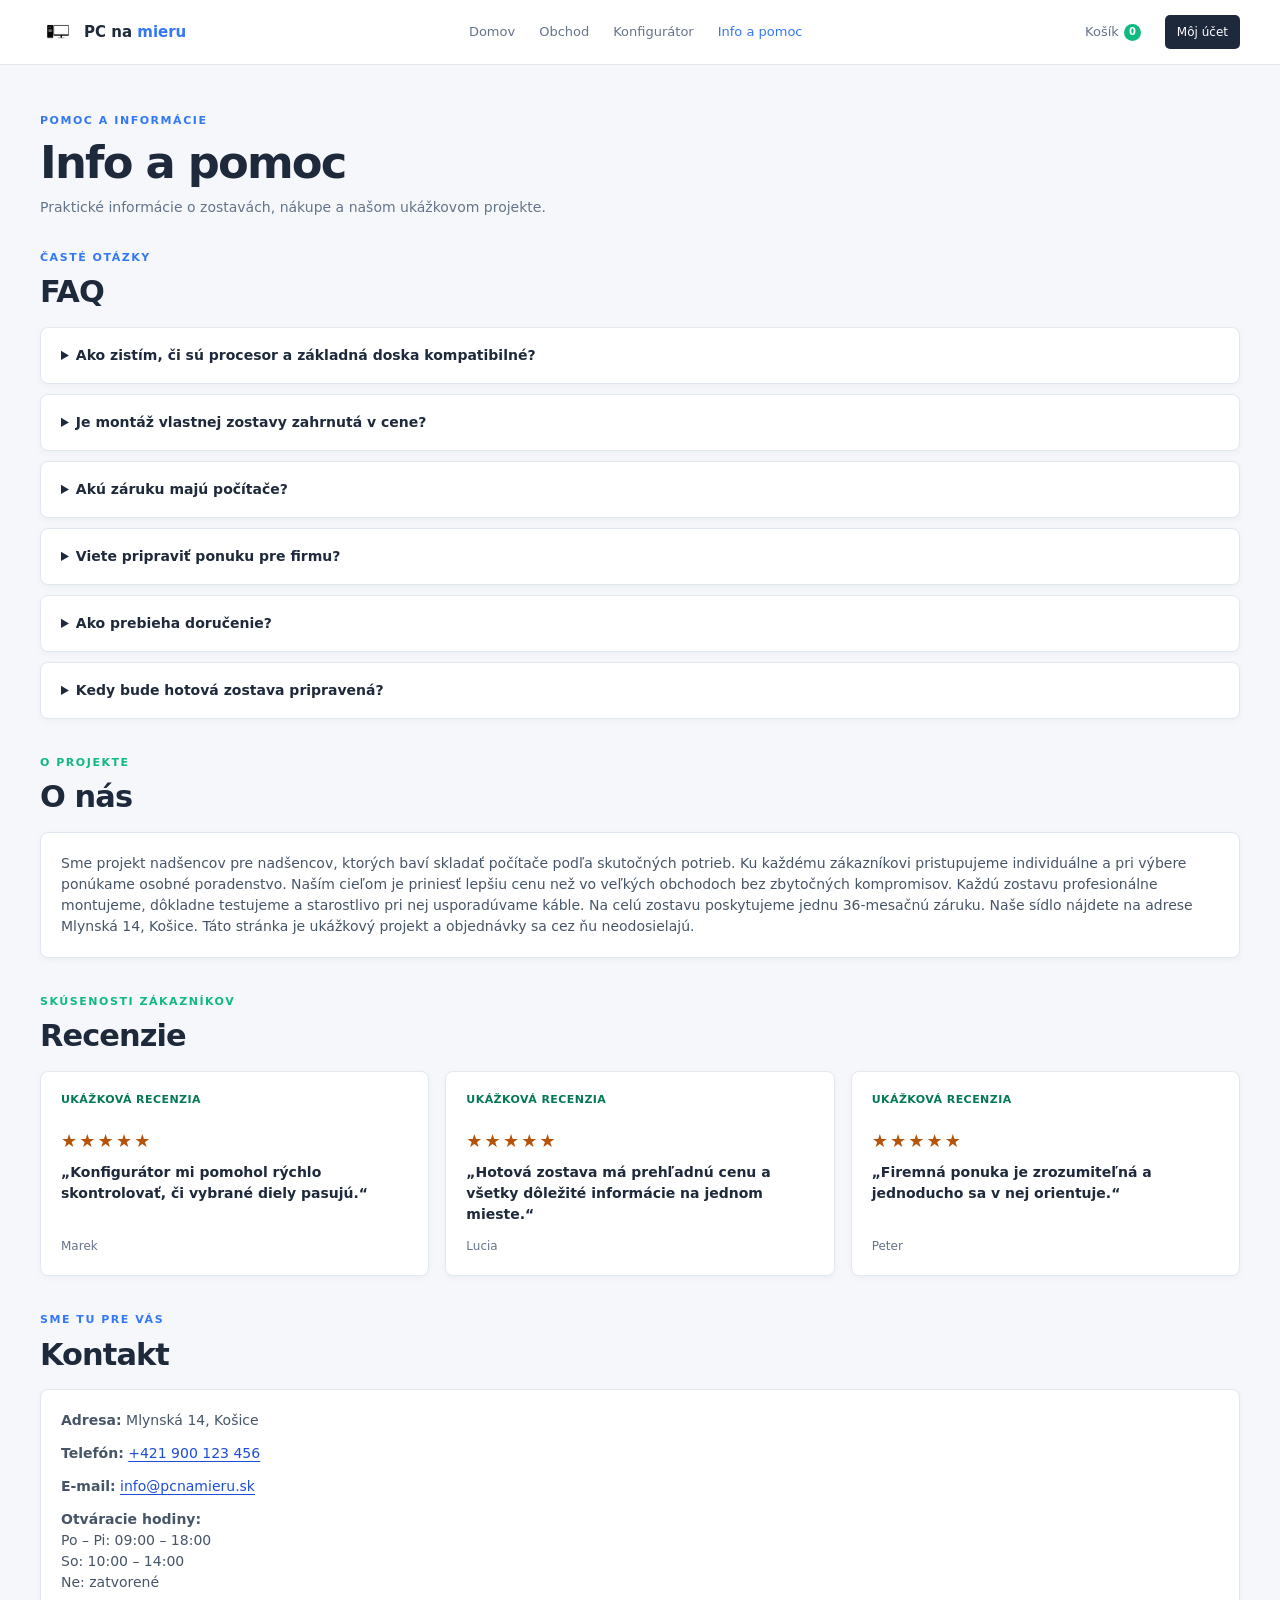
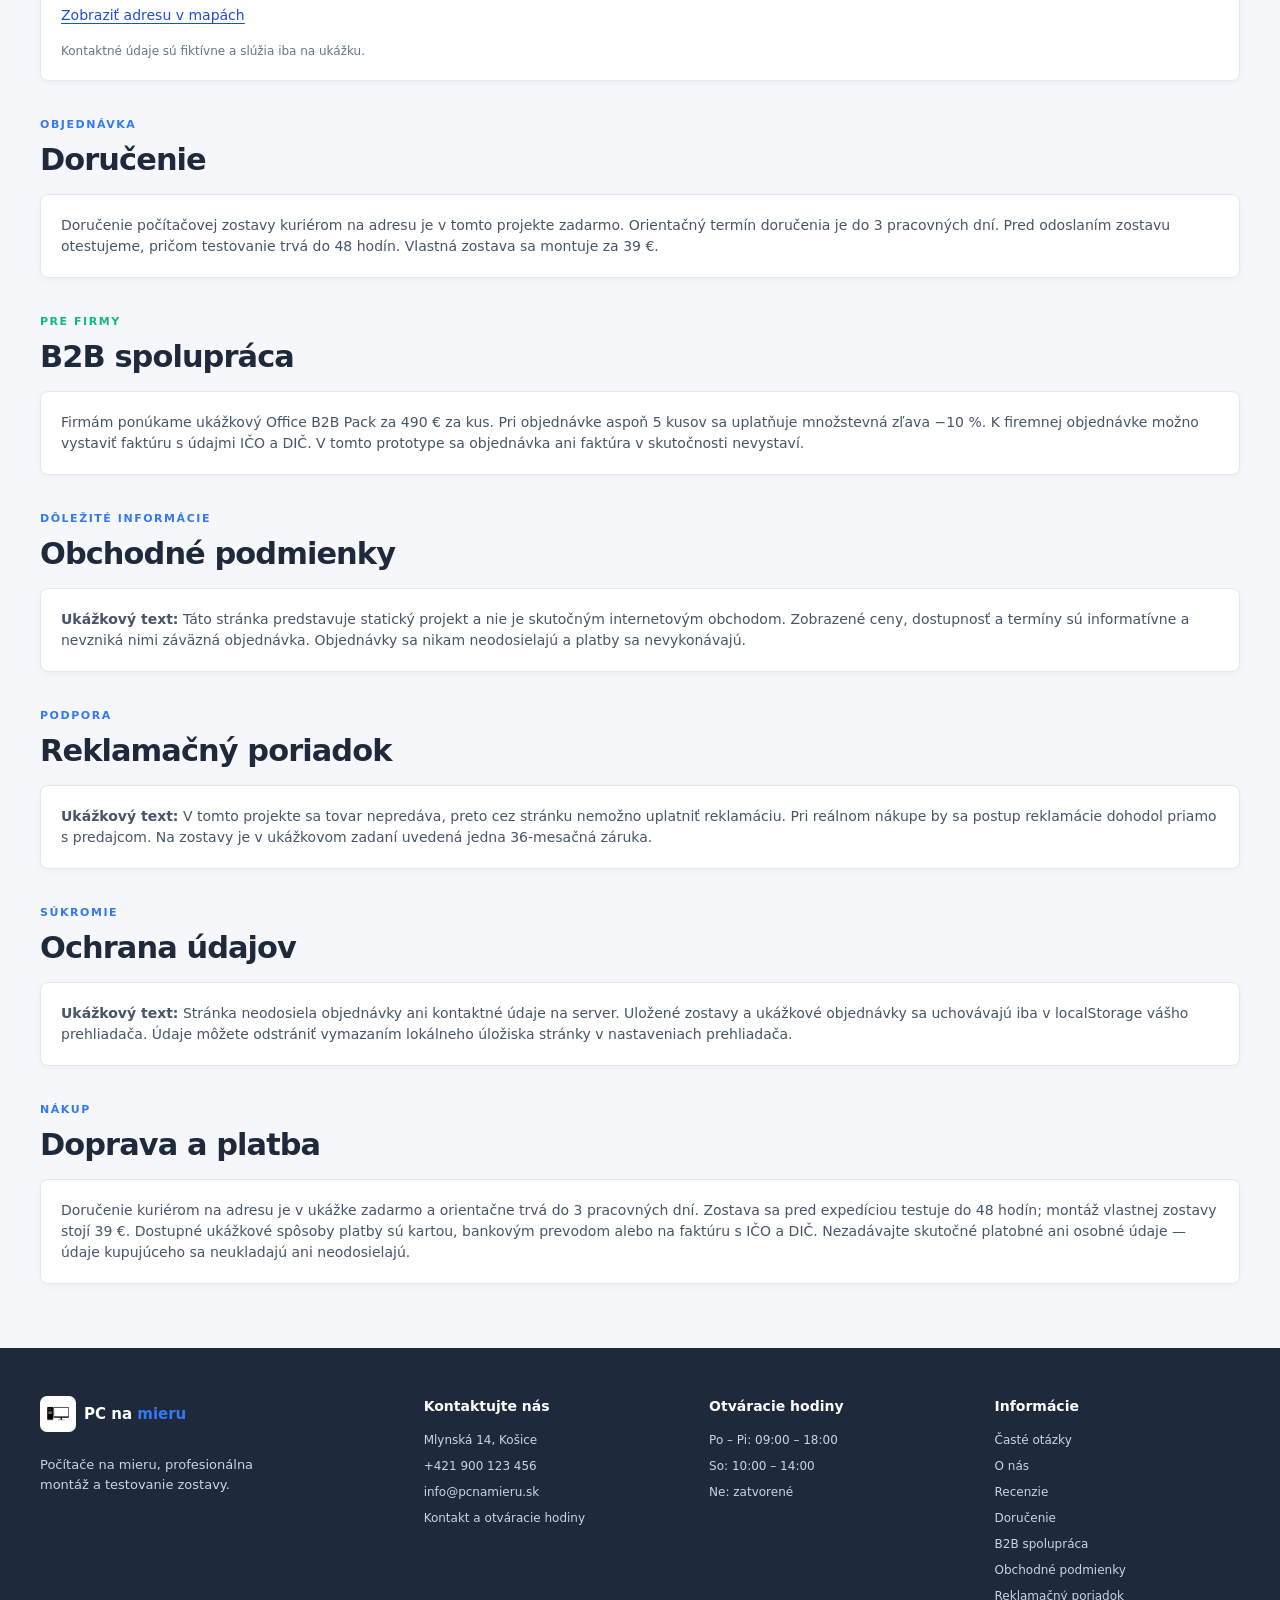
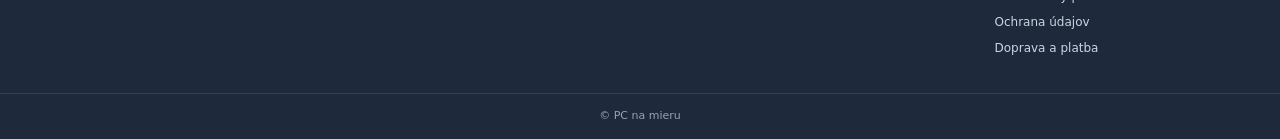
==== commit 712fc174: "Update a oprava chyb" ====
--- a/info.html
+++ b/info.html
@@ -7,13 +7,14 @@
   <title>Info a pomoc — PC na mieru</title>
   <link rel="stylesheet" href="styles.css">
   <script src="data/produkty.js" defer></script>
+  <script src="data/recenzie.js" defer></script>
   <script src="script.js" defer></script>
 </head>
 <body>
   <header class="site-header">
     <div class="header-inner">
       <a class="brand" href="index.html" aria-label="PC na mieru – domov">
-        <span class="brand-mark" aria-hidden="true">PC</span>
+        <img class="brand-logo" src="img/pclogo.png" alt="PC na mieru">
         <span>PC na <strong>mieru</strong></span>
       </a>
       <nav class="primary-nav" aria-label="Hlavná navigácia">
@@ -76,7 +77,7 @@
           <h2 id="about-title">O nás</h2>
         </div>
         <div class="info-card">
-          <p>PC na mieru je ukážkový projekt počítačového obchodu. Predstavuje výber komponentov, kontrolu kompatibility a prehľad objednávky v jednom jednoduchom rozhraní.</p>
+          <p>Sme projekt nadšencov pre nadšencov, ktorých baví skladať počítače podľa skutočných potrieb. Ku každému zákazníkovi pristupujeme individuálne a pri výbere ponúkame osobné poradenstvo. Naším cieľom je priniesť lepšiu cenu než vo veľkých obchodoch bez zbytočných kompromisov. Každú zostavu profesionálne montujeme, dôkladne testujeme a starostlivo pri nej usporadúvame káble. Na celú zostavu poskytujeme jednu 36-mesačnú záruku. Naše sídlo nájdete na adrese Mlynská 14, Košice. Táto stránka je ukážkový projekt a objednávky sa cez ňu neodosielajú.</p>
         </div>
       </section>
 
@@ -85,23 +86,7 @@
           <p class="eyebrow eyebrow-green">SKÚSENOSTI ZÁKAZNÍKOV</p>
           <h2 id="reviews-title">Recenzie</h2>
         </div>
-        <div class="review-grid">
-          <article class="info-card review-card">
-            <p class="review-label">Ukážková recenzia</p>
-            <blockquote>„Konfigurátor mi pomohol rýchlo skontrolovať, či vybrané diely pasujú.“</blockquote>
-            <p class="review-author">Marek, ukážkový zákazník</p>
-          </article>
-          <article class="info-card review-card">
-            <p class="review-label">Ukážková recenzia</p>
-            <blockquote>„Hotová zostava má prehľadnú cenu a všetky dôležité informácie na jednom mieste.“</blockquote>
-            <p class="review-author">Lucia, ukážková zákazníčka</p>
-          </article>
-          <article class="info-card review-card">
-            <p class="review-label">Ukážková recenzia</p>
-            <blockquote>„Firemná ponuka je zrozumiteľná a jednoducho sa v nej orientuje.“</blockquote>
-            <p class="review-author">Peter, ukážkový zákazník</p>
-          </article>
-        </div>
+        <div class="review-grid" data-reviews-list></div>
       </section>
 
       <section class="info-section" id="kontakt" aria-labelledby="contact-title">
@@ -125,7 +110,7 @@
           <h2 id="delivery-title">Doručenie</h2>
         </div>
         <div class="info-card">
-          <p>Ukážkový spôsob doručenia je kuriérom na adresu. Dostupnosť a termín doručenia sa v tomto prototype nepotvrdzujú.</p>
+          <p>Doručenie počítačovej zostavy kuriérom na adresu je v tomto projekte zadarmo. Orientačný termín doručenia je do 3 pracovných dní. Pred odoslaním zostavu otestujeme, pričom testovanie trvá do 48 hodín. Vlastná zostava sa montuje za 39 €.</p>
         </div>
       </section>
 
@@ -135,7 +120,7 @@
           <h2 id="b2b-title">B2B spolupráca</h2>
         </div>
         <div class="info-card">
-          <p>Ukážková firemná ponuka Office B2B Pack stojí 490 €. Pri objednávke aspoň 5 kusov sa uplatňuje množstevná zľava 10 %; skutočná ponuka sa týmto nepotvrdzuje.</p>
+          <p>Firmám ponúkame ukážkový Office B2B Pack za 490 € za kus. Pri objednávke aspoň 5 kusov sa uplatňuje množstevná zľava −10 %. K firemnej objednávke možno vystaviť faktúru s údajmi IČO a DIČ. V tomto prototype sa objednávka ani faktúra v skutočnosti nevystaví.</p>
         </div>
       </section>
 
@@ -145,7 +130,7 @@
           <h2 id="terms-title">Obchodné podmienky</h2>
         </div>
         <div class="info-card">
-          <p>Tento web je ukážkový statický projekt, nie internetový obchod. Objednávky sa neodosielajú, platby sa nevykonávajú a uvedené údaje ani ceny nie sú záväznou ponukou.</p>
+          <p><strong>Ukážkový text:</strong> Táto stránka predstavuje statický projekt a nie je skutočným internetovým obchodom. Zobrazené ceny, dostupnosť a termíny sú informatívne a nevzniká nimi záväzná objednávka. Objednávky sa nikam neodosielajú a platby sa nevykonávajú.</p>
         </div>
       </section>
 
@@ -155,7 +140,7 @@
           <h2 id="claims-title">Reklamačný poriadok</h2>
         </div>
         <div class="info-card">
-          <p>Keďže ide o ukážkový projekt bez predaja, reklamácie sa tu neprijímajú. Text slúži iba ako miesto pre budúce informácie o reklamačnom postupe.</p>
+          <p><strong>Ukážkový text:</strong> V tomto projekte sa tovar nepredáva, preto cez stránku nemožno uplatniť reklamáciu. Pri reálnom nákupe by sa postup reklamácie dohodol priamo s predajcom. Na zostavy je v ukážkovom zadaní uvedená jedna 36-mesačná záruka.</p>
         </div>
       </section>
 
@@ -165,7 +150,7 @@
           <h2 id="privacy-title">Ochrana údajov</h2>
         </div>
         <div class="info-card">
-          <p>Stránka neodosiela objednávky na server. Ukážkové zostavy a objednávky sa ukladajú v localStorage vášho prehliadača; môžete ich odstrániť vymazaním jeho uložených údajov.</p>
+          <p><strong>Ukážkový text:</strong> Stránka neodosiela objednávky ani kontaktné údaje na server. Uložené zostavy a ukážkové objednávky sa uchovávajú iba v localStorage vášho prehliadača. Údaje môžete odstrániť vymazaním lokálneho úložiska stránky v nastaveniach prehliadača.</p>
         </div>
       </section>
 
@@ -175,7 +160,7 @@
           <h2 id="shipping-payment-title">Doprava a platba</h2>
         </div>
         <div class="info-card">
-          <p>V košíku sú zobrazené ukážkové možnosti platby kartou, bankovým prevodom alebo na faktúru a doprava kuriérom. Nezadávajte skutočné platobné ani osobné údaje — nič sa nespracúva ani neodosiela.</p>
+          <p>Doručenie kuriérom na adresu je v ukážke zadarmo a orientačne trvá do 3 pracovných dní. Zostava sa pred expedíciou testuje do 48 hodín; montáž vlastnej zostavy stojí 39 €. Dostupné ukážkové spôsoby platby sú kartou, bankovým prevodom alebo na faktúru s IČO a DIČ. Nezadávajte skutočné platobné ani osobné údaje — údaje kupujúceho sa neukladajú ani neodosielajú.</p>
         </div>
       </section>
     </div>
@@ -185,7 +170,7 @@
     <div class="footer-inner">
       <section class="footer-about" aria-labelledby="footer-brand">
         <a class="brand footer-brand" id="footer-brand" href="index.html">
-          <span class="brand-mark" aria-hidden="true">PC</span>
+          <img class="brand-logo" src="img/pclogo.png" alt="PC na mieru">
           <span>PC na <strong>mieru</strong></span>
         </a>
         <p>Počítače na mieru, profesionálna montáž a testovanie zostavy.</p>
--- a/styles.css
+++ b/styles.css
@@ -13,6 +13,14 @@
   --content-width: 1200px;
 }
 
+.info-card .review-stars {
+  color: #b45309;
+  font-size: 18px;
+  font-weight: 800;
+  letter-spacing: 0.12em;
+  line-height: 1;
+}
+
 * {
   box-sizing: border-box;
 }
@@ -68,16 +76,15 @@
   color: var(--color-blue);
 }
 
-.brand-mark {
-  display: inline-grid;
-  width: 30px;
-  height: 30px;
-  place-items: center;
-  border-radius: 6px;
-  background: var(--color-navy);
-  color: #fff;
-  font-size: 10px;
-  letter-spacing: 0.02em;
+.brand-logo {
+  display: block;
+  flex: 0 0 auto;
+  width: 36px;
+  height: 36px;
+  padding: 3px;
+  border-radius: 7px;
+  background: #fff;
+  object-fit: contain;
 }
 
 .primary-nav,
@@ -171,11 +178,6 @@
   color: #fff;
 }
 
-.footer-brand .brand-mark {
-  background: #fff;
-  color: var(--color-navy);
-}
-
 .footer-about p {
   max-width: 260px;
   margin: 16px 0 0;
@@ -549,6 +551,15 @@
 .categories-section {
   padding: 40px 0 64px;
   background: #f5f7fa;
+}
+
+.home-reviews-section {
+  padding: 40px 0 64px;
+  background: #fff;
+}
+
+.home-reviews-section .section-heading {
+  margin-bottom: 22px;
 }
 
 .category-grid {
@@ -953,6 +964,10 @@
     padding: 40px 0 48px;
   }
 
+  .home-reviews-section {
+    padding: 36px 0 48px;
+  }
+
   .category-grid {
     grid-template-columns: repeat(2, minmax(0, 1fr));
   }
@@ -1268,6 +1283,58 @@
   margin-left: auto;
   color: var(--color-green);
   font-size: 11px;
+}
+
+.checkout-subheading {
+  margin: 0 0 12px;
+  color: var(--color-navy);
+  font-size: 14px;
+  font-weight: 700;
+}
+
+.checkout-subheading-spaced {
+  margin-top: 20px;
+}
+
+.buyer-demo-warning {
+  margin: 0 0 16px;
+  padding: 10px 12px;
+  font-size: 12px;
+}
+
+.terms-consent {
+  display: flex;
+  align-items: flex-start;
+  gap: 9px;
+  margin-top: 18px;
+}
+
+.terms-consent input {
+  width: 18px;
+  height: 18px;
+  flex: 0 0 auto;
+  margin: 1px 0 0;
+  accent-color: var(--color-blue);
+}
+
+.terms-consent label {
+  color: var(--color-navy);
+  font-size: 13px;
+}
+
+.terms-consent a {
+  color: #1d4ed8;
+  text-underline-offset: 3px;
+}
+
+.terms-consent [aria-invalid="true"] {
+  outline: 2px solid #dc2626;
+  outline-offset: 2px;
+}
+
+.terms-error {
+  display: block;
+  margin-top: 4px;
 }
 
 .order-summary-card {
@@ -2008,6 +2075,10 @@
   line-height: 18px;
 }
 
+.buyer-form-grid > .form-field {
+  grid-template-rows: 18px 44px minmax(16px, auto) auto;
+}
+
 .form-field input,
 .form-field select {
   height: 44px;
